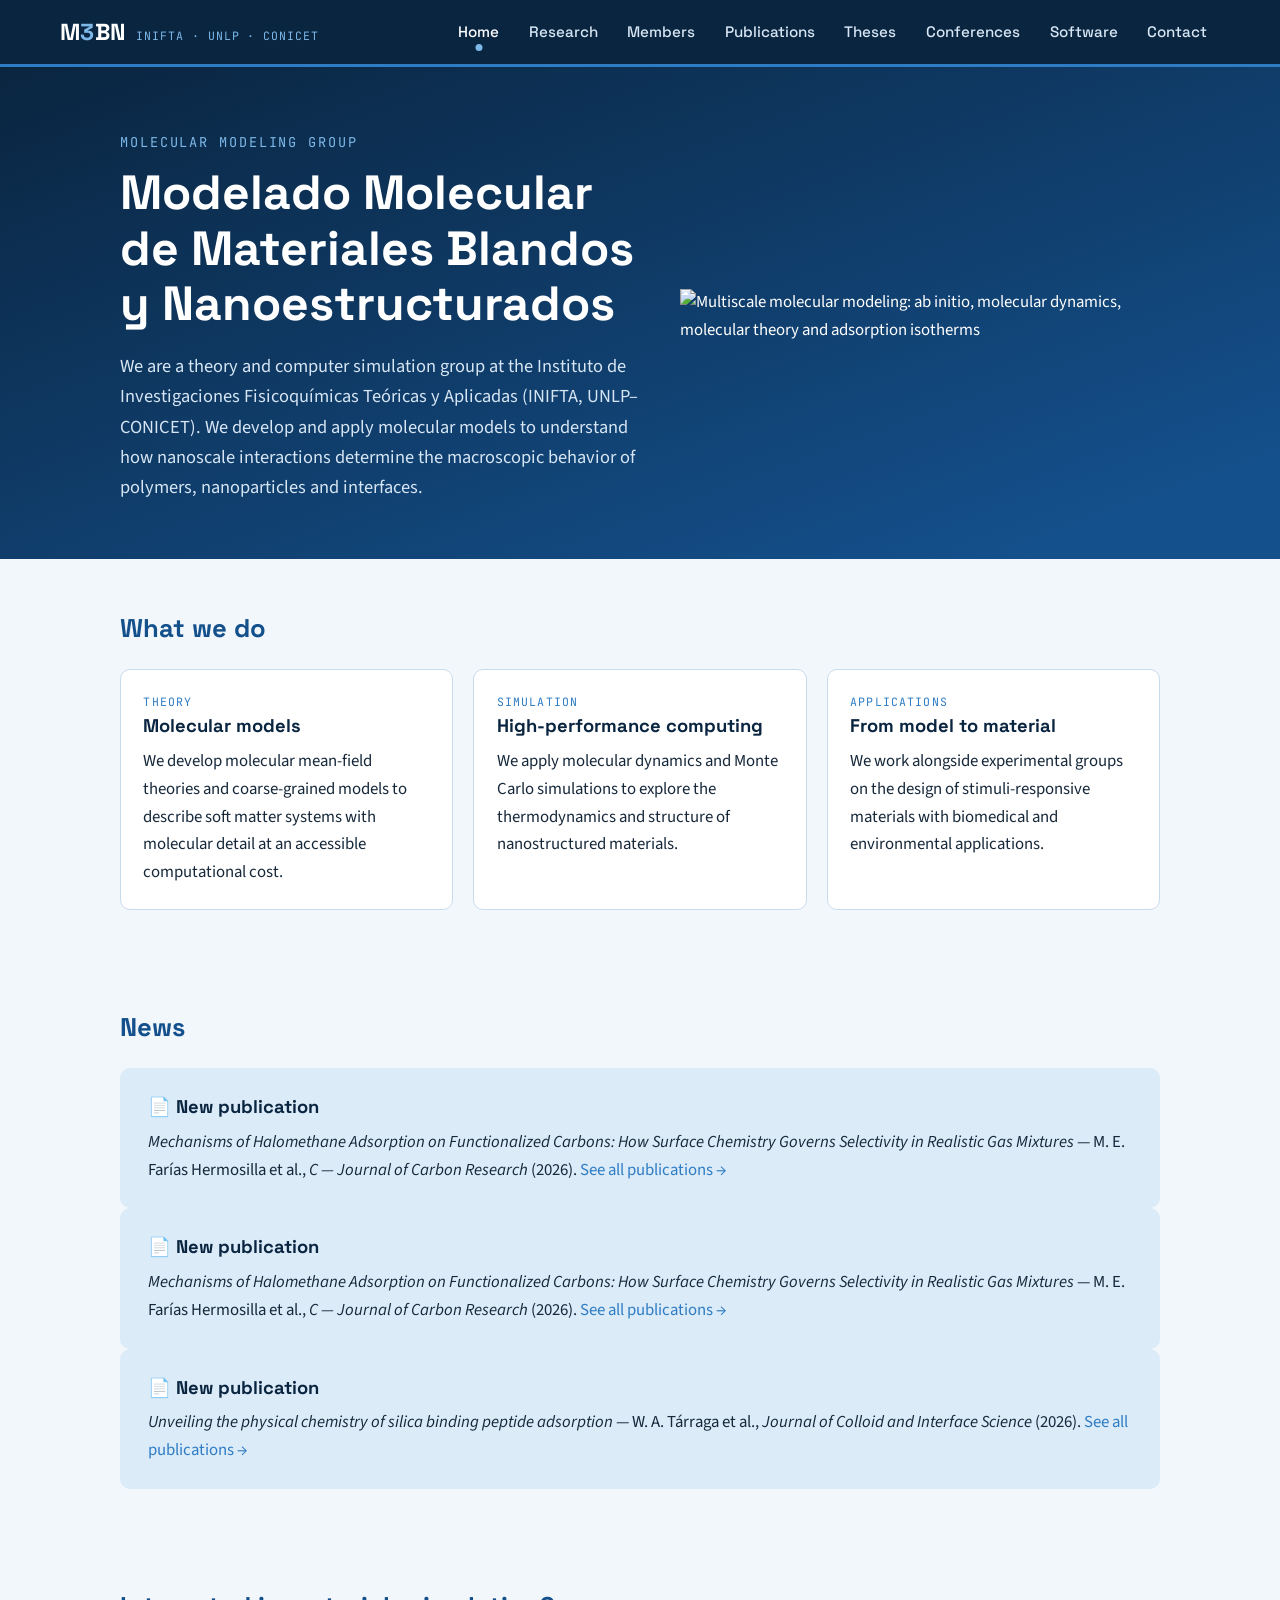
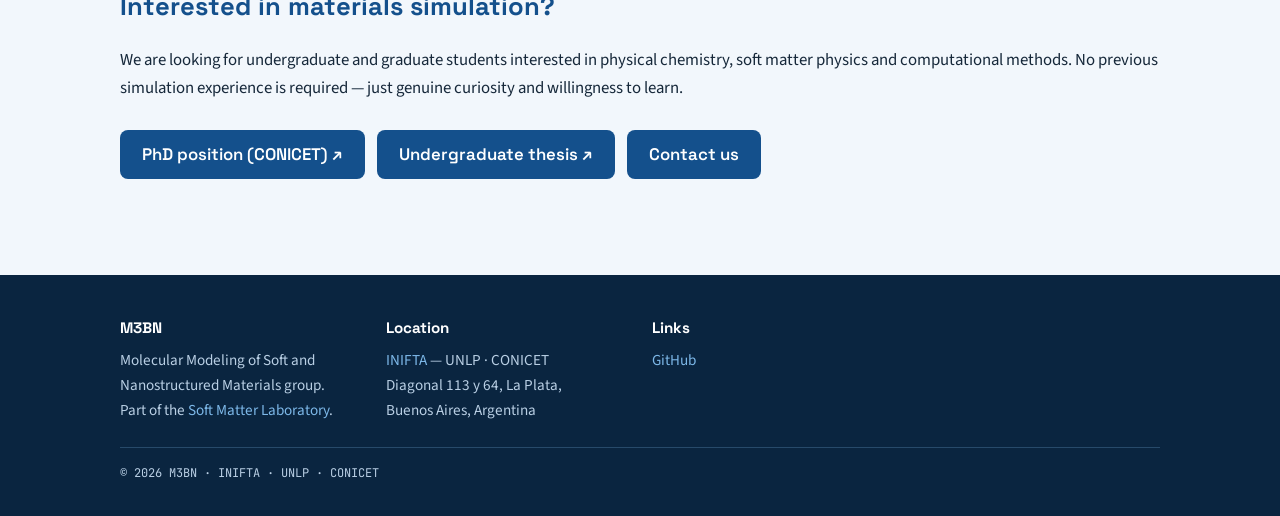
==== index.html @ f3a90465 "Update index.html" ====
<!DOCTYPE html>
<html lang="en">
<head>
  <meta charset="UTF-8">
  <meta name="viewport" content="width=device-width, initial-scale=1.0">
  <title>M3BN · Grupo Modelado Molecular de Materiales Blandos y Nanoestructurados </title>
  <meta name="description" content="Grupo Modelado Molecular de Materiales Blandos y Nanoestructurados (M3BN) — INIFTA, UNLP, CONICET. Theory and simulation of polymers, nanoparticles and interfaces.">
  <!-- 
  <title>M3BN · Molecular Modeling of Soft and Nanostructured Materials</title>
  <meta name="description" content="Molecular Modeling of Soft and Nanostructured Materials group (M3BN) — INIFTA, UNLP, CONICET. Theory and simulation of polymers, nanoparticles and interfaces.">
  -->
  <link rel="stylesheet" href="assets/css/style.css">
</head>
<body>

  <!-- ================= HEADER (identical on every page) ================= -->
  <header class="header">
    <div class="container">
      <a class="brand" href="index.html">
        <span class="acronym">M<span>3</span>BN</span>
        <span class="institute">INIFTA · UNLP · CONICET</span>
      </a>
      <button class="nav-toggle" aria-expanded="false" aria-controls="main-nav">MENU</button>
      <nav class="nav" id="main-nav" aria-label="Main navigation">
        <ul>
          <li><a href="index.html">Home</a></li>
          <li><a href="research.html">Research</a></li>
          <li><a href="members.html">Members</a></li>
          <li><a href="publications.html">Publications</a></li>
          <li><a href="theses.html">Theses</a></li>
          <li><a href="conferences.html">Conferences</a></li>
          <li><a href="software.html">Software</a></li>
          <li><a href="contact.html">Contact</a></li>
        </ul>
      </nav>
    </div>
  </header>

  <!-- ================= HERO ================= -->
  <section class="hero">
    <div class="container">
      <div class="hero-grid">
        <div class="hero-text">
          <p class="eyebrow">Molecular Modeling Group</p>
          <h1>Modelado Molecular de Materiales Blandos y Nanoestructurados</h1>
          <p class="lede">
            We are a theory and computer simulation group at the Instituto de
            Investigaciones Fisicoquímicas Teóricas y Aplicadas (INIFTA, UNLP–CONICET).
            We develop and apply molecular models to understand how nanoscale interactions
            determine the macroscopic behavior of polymers, nanoparticles and interfaces.
          </p>
        </div>
        <div class="hero-image">
          <img src="assets/img/m3bn-hero.png" alt="Multiscale molecular modeling: ab initio, molecular dynamics, molecular theory and adsorption isotherms">
        </div>
      </div>
    </div>
  </section>

  <section class="section">
    <div class="container">
      <h2>What we do</h2>
      <div class="grid">
        <article class="card">
          <p class="tag">Theory</p>
          <h3>Molecular models</h3>
          <p>We develop molecular mean-field theories and coarse-grained models to describe
          soft matter systems with molecular detail at an accessible computational cost.</p>
        </article>
        <article class="card">
          <p class="tag">Simulation</p>
          <h3>High-performance computing</h3>
          <p>We apply molecular dynamics and Monte Carlo simulations to explore the
          thermodynamics and structure of nanostructured materials.</p>
        </article>
        <article class="card">
          <p class="tag">Applications</p>
          <h3>From model to material</h3>
          <p>We work alongside experimental groups on the design of stimuli-responsive
          materials with biomedical and environmental applications.</p>
        </article>
      </div>
    </div>
  </section>

  <!-- EDIT: update this section whenever there is news (new paper, thesis defense, conference) -->
  <section class="section">
    <div class="container">
      <h2>News</h2>
      <div class="panel">        
        <h3>📄 New publication</h3>
        <p>
          <em>Mechanisms of Halomethane Adsorption on Functionalized Carbons: 
            How Surface Chemistry Governs Selectivity in Realistic Gas Mixtures</em>
          — M. E. Farías Hermosilla et al., <em>C — Journal of Carbon Research</em> (2026).
          <a href="publications.html">See all publications →</a>
        </p>
      </div>
      <div class="panel">        
        <h3>📄 New publication</h3>
        <p>
          <em>Mechanisms of Halomethane Adsorption on Functionalized Carbons: 
            How Surface Chemistry Governs Selectivity in Realistic Gas Mixtures</em>
          — M. E. Farías Hermosilla et al., <em>C — Journal of Carbon Research</em> (2026).
          <a href="publications.html">See all publications →</a>
        </p>
      </div>
      <div class="panel">
        <h3>📄 New publication</h3>
        <p>
          <em>Unveiling the physical chemistry of silica binding peptide adsorption</em>
          — W. A. Tárraga et al., <em>Journal of Colloid and Interface Science</em> (2026).
          <a href="publications.html">See all publications →</a>
        </p>
      </div>
    </div>
  </section>

  <section class="section">
    <div class="container">
      <h2>Interested in materials simulation?</h2>
      <p>We are looking for undergraduate and graduate students interested in physical
      chemistry, soft matter physics and computational methods. No previous simulation
      experience is required — just genuine curiosity and willingness to learn.</p>
      <div class="cta-buttons">
        <a class="btn" href="assets/flyers/phd-position-conicet.jpg" target="_blank" rel="noopener">PhD position (CONICET) ↗</a>
        <a class="btn" href="assets/flyers/undergraduate-thesis.jpg" target="_blank" rel="noopener">Undergraduate thesis ↗</a>
        <a class="btn" href="contact.html">Contact us</a>
      </div>
    </div>
  </section>

  <!-- ================= FOOTER (identical on every page) ================= -->
  <footer class="footer">
    <div class="container">
      <div>
        <h4>M3BN</h4>
        <p>Molecular Modeling of Soft and Nanostructured Materials group.</p>
        <p>Part of the <a href="https://softmatter.quimica.unlp.edu.ar/">Soft Matter Laboratory</a>.</p>
      </div>
      <div>
        <h4>Location</h4>
        <p><a href="https://inifta.unlp.edu.ar/">INIFTA</a> — UNLP · CONICET<br>
        Diagonal 113 y 64, La Plata,<br>Buenos Aires, Argentina</p>
      </div>
      <div>
        <h4>Links</h4>
        <p>
          <a href="https://github.com/m3bn">GitHub</a> <!--·
          <a href="">Instagram</a> ·
          <a href="">X</a> --!>
        </p>
      </div>
      <p class="legal">© 2026 M3BN · INIFTA · UNLP · CONICET</p>
    </div>
  </footer>

  <script src="assets/js/main.js"></script>
</body>
</html>
---- assets/css/style.css ----
/* ============================================================
   M3BN — Molecular Modeling of Soft and Nanostructured
   Materials · INIFTA · UNLP · CONICET
   Shared stylesheet for all pages.
   Blue palette based on softmatter.quimica.unlp.edu.ar
   ============================================================ */

@import url('https://fonts.googleapis.com/css2?family=Space+Grotesk:wght@400;500;600;700&family=Source+Sans+3:ital,wght@0,400;0,600;1,400&family=JetBrains+Mono:wght@400;500&display=swap');

:root {
  /* Palette */
  --navy: #0a2540;         /* dark backgrounds: header, footer, hero */
  --blue: #14508c;         /* main institutional color */
  --mid-blue: #2e7cc4;     /* hovers, links */
  --sky: #7db8e8;          /* accents on dark backgrounds */
  --ice: #f2f7fc;          /* page background */
  --panel-blue: #dcebf8;   /* panels and highlighted cards */
  --ink: #16283a;          /* main text */
  --gray-text: #4a5d70;    /* secondary text */
  --white: #ffffff;
  --border: #c9dcee;

  /* Typography */
  --f-display: 'Space Grotesk', sans-serif;
  --f-body: 'Source Sans 3', sans-serif;
  --f-mono: 'JetBrains Mono', monospace;

  --max-width: 1080px;
  --radius: 10px;
}

* { box-sizing: border-box; margin: 0; padding: 0; }

html { scroll-behavior: smooth; }
@media (prefers-reduced-motion: reduce) {
  html { scroll-behavior: auto; }
  *, *::before, *::after { animation: none !important; transition: none !important; }
}

body {
  font-family: var(--f-body);
  font-size: 1.05rem;
  line-height: 1.65;
  color: var(--ink);
  background: var(--ice);
}

img { max-width: 100%; display: block; }

a { color: var(--mid-blue); text-decoration: none; }
a:hover { text-decoration: underline; }
a:focus-visible, button:focus-visible {
  outline: 3px solid var(--mid-blue);
  outline-offset: 2px;
  border-radius: 4px;
}

.container { max-width: var(--max-width); margin: 0 auto; padding: 0 1.25rem; }

/* ---------- Header and navigation ---------- */

.header {
  background: var(--navy);
  color: var(--white);
  position: sticky;
  top: 0;
  z-index: 50;
  border-bottom: 3px solid var(--mid-blue);
}

.header .container {
  display: flex;
  align-items: center;
  justify-content: space-between;
  gap: 1rem;
  min-height: 64px;
}

.brand {
  display: flex;
  align-items: baseline;
  gap: 0.6rem;
  color: var(--white);
  text-decoration: none;
}
.brand:hover { text-decoration: none; }

.brand .acronym {
  font-family: var(--f-display);
  font-weight: 700;
  font-size: 1.45rem;
  letter-spacing: 0.02em;
}
.brand .acronym span { color: var(--sky); }

.brand .institute {
  font-family: var(--f-mono);
  font-size: 0.72rem;
  color: var(--sky);
  letter-spacing: 0.08em;
}

.nav ul {
  display: flex;
  gap: 0.25rem;
  list-style: none;
}

.nav a {
  display: block;
  padding: 0.55rem 0.8rem;
  color: #d7e6f4;
  font-family: var(--f-display);
  font-weight: 500;
  font-size: 0.95rem;
  border-radius: 6px;
}
.nav a:hover { background: rgba(125, 184, 232, 0.15); text-decoration: none; color: var(--white); }

/* Active page: a sky-blue "bead" under the tab name */
.nav a.active {
  color: var(--white);
  position: relative;
}
.nav a.active::after {
  content: '';
  position: absolute;
  left: 50%;
  bottom: 2px;
  transform: translateX(-50%);
  width: 7px;
  height: 7px;
  border-radius: 50%;
  background: var(--sky);
}

.nav-toggle {
  display: none;
  background: none;
  border: 2px solid var(--sky);
  color: var(--sky);
  font-family: var(--f-mono);
  font-size: 0.85rem;
  padding: 0.35rem 0.7rem;
  border-radius: 6px;
  cursor: pointer;
}

/* ---------- Hero (home page) ---------- */

.hero {
  background: linear-gradient(160deg, var(--navy) 0%, var(--blue) 90%);
  color: var(--white);
  padding: 4rem 0 3.5rem;
  overflow: hidden;
}

.hero h1 {
  font-family: var(--f-display);
  font-weight: 700;
  font-size: clamp(1.9rem, 4.5vw, 3rem);
  line-height: 1.15;
  max-width: 50ch;
  margin: 0.75rem 0 1.25rem;
}

.hero .eyebrow {
  font-family: var(--f-mono);
  font-size: 0.85rem;
  letter-spacing: 0.14em;
  text-transform: uppercase;
  color: var(--sky);
}

.hero p.lede {
  max-width: 58ch;
  font-size: 1.15rem;
  color: #d7e6f4;
}

.hero .chain { margin-top: 2.5rem; opacity: 0.9; }

/* ---------- Hero two-column layout (text + image) ---------- */

.hero .hero-grid {
  display: grid;
  grid-template-columns: 1.4fr 1fr;
  gap: 2.5rem;
  align-items: center;
}

.hero .hero-image img {
  width: 100%;
   min-width: 480px;
  height: auto;
}

/* Stack on narrower screens */
@media (max-width: 860px) {
  .hero .hero-grid {
    grid-template-columns: 1fr;
    gap: 1.5rem;
  }
  .hero .hero-image {
    order: -1;           /* image on top when stacked */
    margin-right: 0;     
  }
  .hero .hero-image img {
    min-width: 0;        
  }
}

/* Call-to-action button row */
.cta-buttons {
  display: flex;
  gap: 0.75rem;
  flex-wrap: wrap;
  margin-top: 1rem;
}

/* ---------- Inner page headers ---------- */

.page-header {
  background: var(--navy);
  color: var(--white);
  padding: 2.5rem 0 2rem;
}
.page-header h1 {
  font-family: var(--f-display);
  font-size: clamp(1.6rem, 3.5vw, 2.4rem);
  margin-top: 0.4rem;
}
.page-header .eyebrow {
  font-family: var(--f-mono);
  font-size: 0.8rem;
  letter-spacing: 0.14em;
  text-transform: uppercase;
  color: var(--sky);
}

/* ---------- Sections ---------- */

.section { padding: 3rem 0; }

.section h2 {
  font-family: var(--f-display);
  font-size: 1.6rem;
  color: var(--blue);
  margin-bottom: 1.25rem;
}

.section h3 {
  font-family: var(--f-display);
  font-size: 1.15rem;
  color: var(--navy);
  margin-bottom: 0.4rem;
}

.section p + p { margin-top: 0.9rem; }

/* ---------- Generic cards ---------- */

.grid {
  display: grid;
  gap: 1.25rem;
  grid-template-columns: repeat(auto-fill, minmax(280px, 1fr));
}

.card {
  background: var(--white);
  border: 1px solid var(--border);
  border-radius: var(--radius);
  padding: 1.4rem;
  transition: transform 0.15s ease, box-shadow 0.15s ease;
}
.card:hover {
  transform: translateY(-3px);
  box-shadow: 0 8px 20px rgba(10, 37, 64, 0.10);
}

.card .tag {
  font-family: var(--f-mono);
  font-size: 0.72rem;
  letter-spacing: 0.1em;
  text-transform: uppercase;
  color: var(--mid-blue);
}

.card .toc-figure {
  border-radius: 6px;
  border: 1px solid var(--border);
  margin-bottom: 0.9rem;
  background: var(--white);
}

/* ---------- Members ---------- */

.member { text-align: left; }

.member .photo {
  width: 110px;
  height: 110px;
  border-radius: 50%;
  object-fit: cover;
  border: 3px solid var(--panel-blue);
  margin-bottom: 0.9rem;
  background: var(--panel-blue);
}

.member .role {
  font-family: var(--f-mono);
  font-size: 0.78rem;
  color: var(--gray-text);
  margin-bottom: 0.5rem;
}

.member .links {
  margin-top: 0.6rem;
  display: flex;
  flex-wrap: wrap;
  gap: 0.5rem;
}
.member .links a {
  font-family: var(--f-mono);
  font-size: 0.75rem;
  border: 1px solid var(--border);
  border-radius: 999px;
  padding: 0.15rem 0.6rem;
}
.member .links a:hover { background: var(--panel-blue); text-decoration: none; }

/* ---------- Alumni ---------- */

.alumnus { padding: 0.6rem 0; }
.alumnus + .alumnus { border-top: 1px solid var(--border); }
.alumnus p { margin-bottom: 0.5rem; }

/* Chips de links en alumni: mismo estilo que en member */
.alumnus .links {
  display: flex;
  flex-wrap: wrap;
  gap: 0.5rem;
}
.alumnus .links a {
  font-family: var(--f-mono);
  font-size: 0.75rem;
  border: 1px solid var(--border);
  border-radius: 999px;
  padding: 0.15rem 0.6rem;
  background: var(--white);
}
.alumnus .links a:hover { background: var(--panel-blue); text-decoration: none; }

/* ---------- Publications and conferences ---------- */

.year {
  font-family: var(--f-display);
  font-size: 1.35rem;
  color: var(--blue);
  border-bottom: 2px solid var(--border);
  padding-bottom: 0.3rem;
  margin: 2rem 0 1rem;
}
.year:first-of-type { margin-top: 0; }

.publication {
  background: var(--white);
  border-left: 4px solid var(--mid-blue);
  border-radius: 0 var(--radius) var(--radius) 0;
  padding: 1rem 1.25rem;
  margin-bottom: 0.9rem;
}

/* Layout with a TOC figure beside the reference */
.publication.with-toc {
  display: grid;
  grid-template-columns: 300px 1fr;
  gap: 1.5rem;
  align-items: center;
}
.publication .toc {
  width: 300px;
  /* border: 1px solid var(--border); */
  /* border-radius: 6px; */
  background: var(--white);
  /* box-shadow: 0 1px 4px rgba(10, 37, 64, 0.12); */
}
@media (max-width: 560px) {
  .publication.with-toc { grid-template-columns: 1fr; }
  .publication .toc { width: 100%; max-width: 320px; }
}

.publication .title { font-weight: 600; }
.publication .authors { color: var(--gray-text); font-size: 0.95rem; }
.publication .venue { font-style: italic; font-size: 0.95rem; }
.publication .doi {
  font-family: var(--f-mono);
  font-size: 0.8rem;
}

.publication.poster { border-left-color: var(--sky); }

/* ---------- Highlighted blocks ---------- */

.panel {
  background: var(--panel-blue);
  border-radius: var(--radius);
  padding: 1.5rem 1.75rem;
}

.btn {
  display: inline-block;
  background: var(--blue);
  color: var(--white);
  font-family: var(--f-display);
  font-weight: 600;
  padding: 0.65rem 1.4rem;
  border-radius: 8px;
  margin-top: 0.75rem;
}
.btn:hover { background: var(--mid-blue); text-decoration: none; }

/* ---------- Footer ---------- */

.footer {
  background: var(--navy);
  color: #b9cfe4;
  padding: 2.5rem 0 2rem;
  margin-top: 3rem;
  font-size: 0.95rem;
}

.footer .container {
  display: grid;
  gap: 1.5rem;
  grid-template-columns: repeat(auto-fit, minmax(240px, 1fr));
}

.footer h4 {
  font-family: var(--f-display);
  color: var(--white);
  margin-bottom: 0.5rem;
}

.footer a { color: var(--sky); }

.footer .legal {
  grid-column: 1 / -1;
  border-top: 1px solid rgba(125, 184, 232, 0.25);
  padding-top: 1rem;
  font-family: var(--f-mono);
  font-size: 0.75rem;
}

/* ---------- Responsive ---------- */

@media (max-width: 820px) {
  .nav-toggle { display: block; }

  .nav {
    display: none;
    position: absolute;
    top: 100%;
    left: 0;
    right: 0;
    background: var(--navy);
    border-bottom: 3px solid var(--mid-blue);
    padding: 0.5rem 1rem 1rem;
  }
  .nav.open { display: block; }
  .nav ul { flex-direction: column; }
}

/* ---------- Brand fix: keep "INIFTA · UNLP · CONICET" on one line ---------- */

/* The brand must not shrink when the nav needs room, and its
   institute line must never wrap to a second row. */
.brand { flex-shrink: 0; }
.brand .institute { white-space: nowrap; }

/* Let the header bar use more width than the page content,
   so the 8-item menu has room to breathe on wide screens. */
.header .container { max-width: 1200px; }

/* ---------- Conference venue cards (grouped by event) ---------- */

.venue-card {
  background: var(--white);
  border: 1px solid var(--border);
  border-radius: 12px;
  padding: 1.25rem 1.5rem;
  margin-bottom: 1rem;
  display: grid;
  grid-template-columns: 120px 1fr;
  gap: 1.5rem;
  align-items: start;
}

/* Left column: logo + optional abstract-book link */
.venue-card .venue-logo { text-align: center; }
.venue-card .venue-logo img {
  width: 110px;
  /* border-radius: 8px; */
}
/* Text fallback for events without a logo image */
.venue-card .venue-logo .logo-text {
  width: 110px;
  height: 70px;
  border-radius: 8px;
  background: var(--panel-blue);
  color: var(--blue);
  font-family: var(--f-display);
  font-weight: 600;
  font-size: 1.25rem;
  letter-spacing: 0.03em;
  display: flex;
  align-items: center;
  justify-content: center;
  margin: 0 auto;
}
.venue-card .venue-logo a {
  font-family: var(--f-mono);
  font-size: 0.72rem;
  display: inline-block;
  margin-top: 0.5rem;
}

/* Right column: event header + list of presentations */
.venue-card .venue-name {
  font-family: var(--f-display);
  font-size: 1.05rem;
  color: var(--navy);
  margin-bottom: 0.15rem;
}
.venue-card .venue-meta {
  font-family: var(--f-mono);
  font-size: 0.75rem;
  color: var(--gray-text);
  margin-bottom: 0.9rem;
}

/* Each presentation within a venue */
.venue-card .pres {
  border-left: 3px solid var(--mid-blue);   /* talk = blue */
  padding-left: 0.85rem;
  margin-bottom: 0.85rem;
  border-radius: 0;
}
.venue-card .pres:last-child { margin-bottom: 0; }
.venue-card .pres.poster { border-left-color: var(--sky); }  /* poster = sky */

.venue-card .pres .kind {
  font-family: var(--f-mono);
  font-size: 0.65rem;
  letter-spacing: 0.1em;
  color: var(--mid-blue);
}
.venue-card .pres.poster .kind { color: var(--blue); }

.venue-card .pres .pres-title {
  font-size: 0.95rem;
  color: var(--ink);
  margin: 0.1rem 0 0.05rem;
}
.venue-card .pres .pres-authors {
  font-size: 0.85rem;
  color: var(--gray-text);
}
.venue-card .pres .pres-authors strong { color: var(--blue); }

.venue-card .pres .award {
  font-size: 0.8rem;
  color: var(--mid-blue);
  margin-top: 0.15rem;
}

.venue-card .pres .pres-link {
  font-family: var(--f-mono);
  font-size: 0.75rem;
  margin-top: 0.2rem;
}

/* Top row of each presentation: kind chip on the left, link on the right */
.venue-card .pres .pres-top {
  display: flex;
  justify-content: space-between;
  align-items: baseline;
  gap: 0.75rem;
}
.venue-card .pres .pres-top .pres-link {
  font-family: var(--f-mono);
  font-size: 0.72rem;
  white-space: nowrap;
}

/* Stack on mobile */
@media (max-width: 560px) {
  .venue-card { grid-template-columns: 1fr; gap: 1rem; }
  .venue-card .venue-logo .logo-text,
  .venue-card .venue-logo img { margin: 0 auto; }
}

html, body {
  overflow-x: hidden;
  max-width: 100%;
}
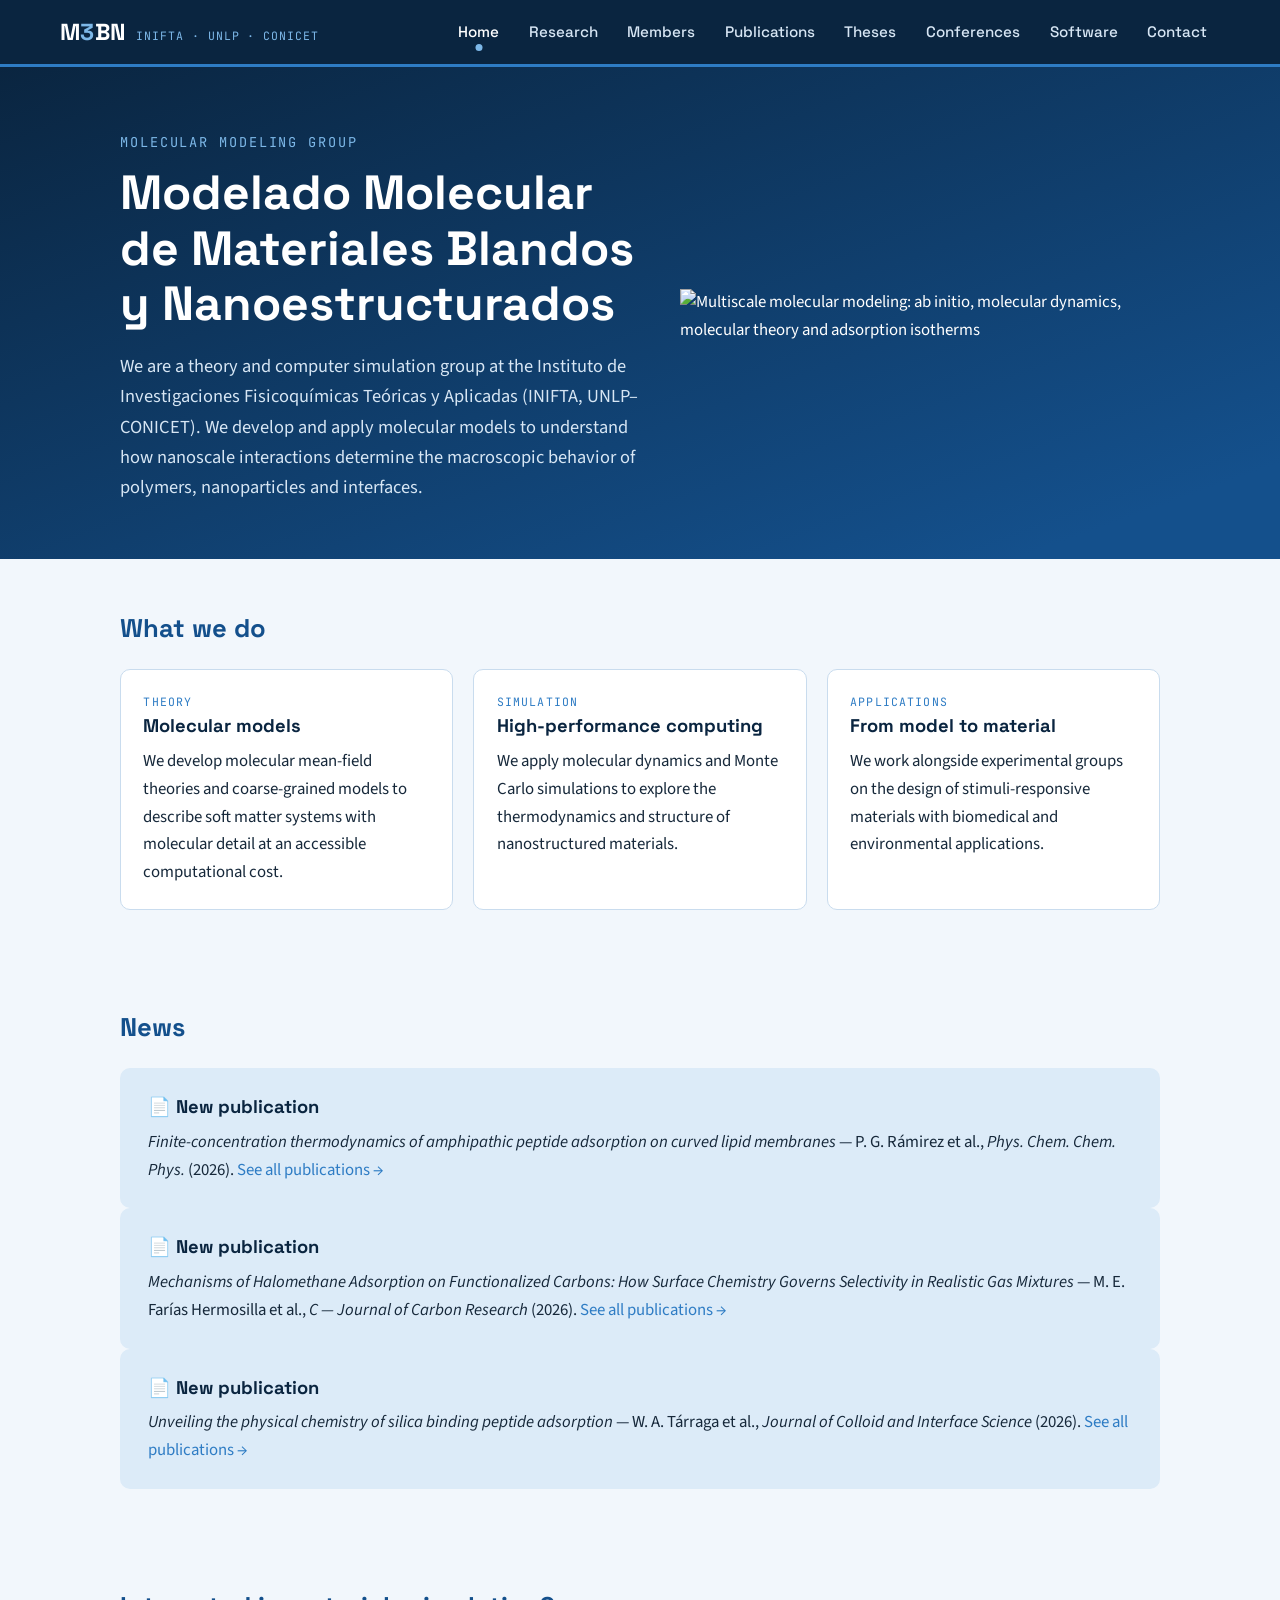
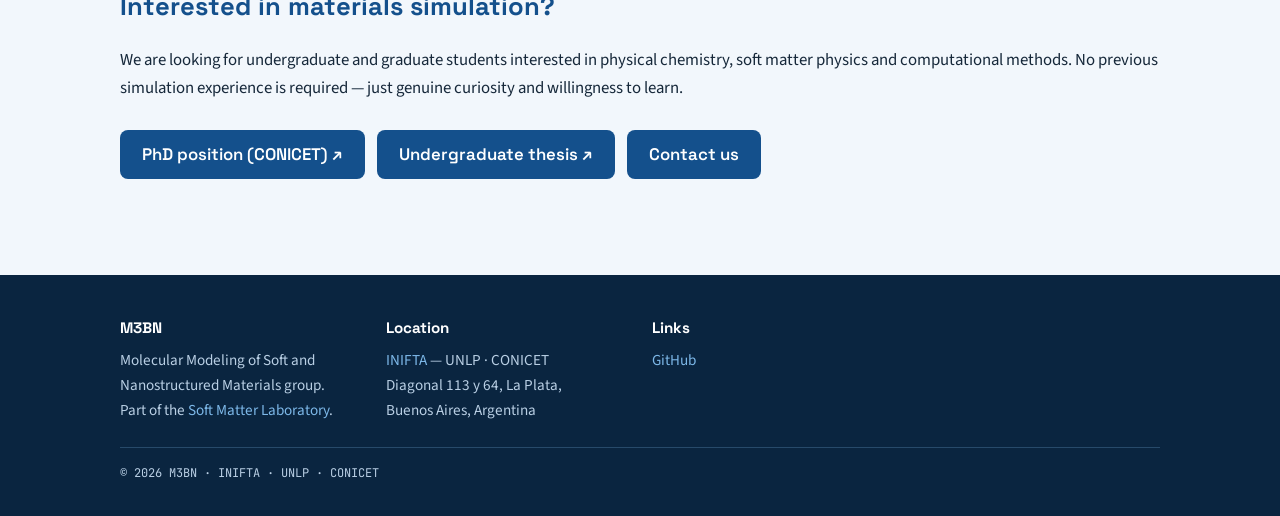
==== commit 6ab1484a: "Update index.html" ====
--- a/index.html
+++ b/index.html
@@ -90,9 +90,8 @@
       <div class="panel">        
         <h3>📄 New publication</h3>
         <p>
-          <em>Mechanisms of Halomethane Adsorption on Functionalized Carbons: 
-            How Surface Chemistry Governs Selectivity in Realistic Gas Mixtures</em>
-          — M. E. Farías Hermosilla et al., <em>C — Journal of Carbon Research</em> (2026).
+          <em>Finite-concentration thermodynamics of amphipathic peptide adsorption on curved lipid membranes</em>
+          — P. G. Rámirez et al., <em>Phys. Chem. Chem. Phys.</em> (2026).
           <a href="publications.html">See all publications →</a>
         </p>
       </div>
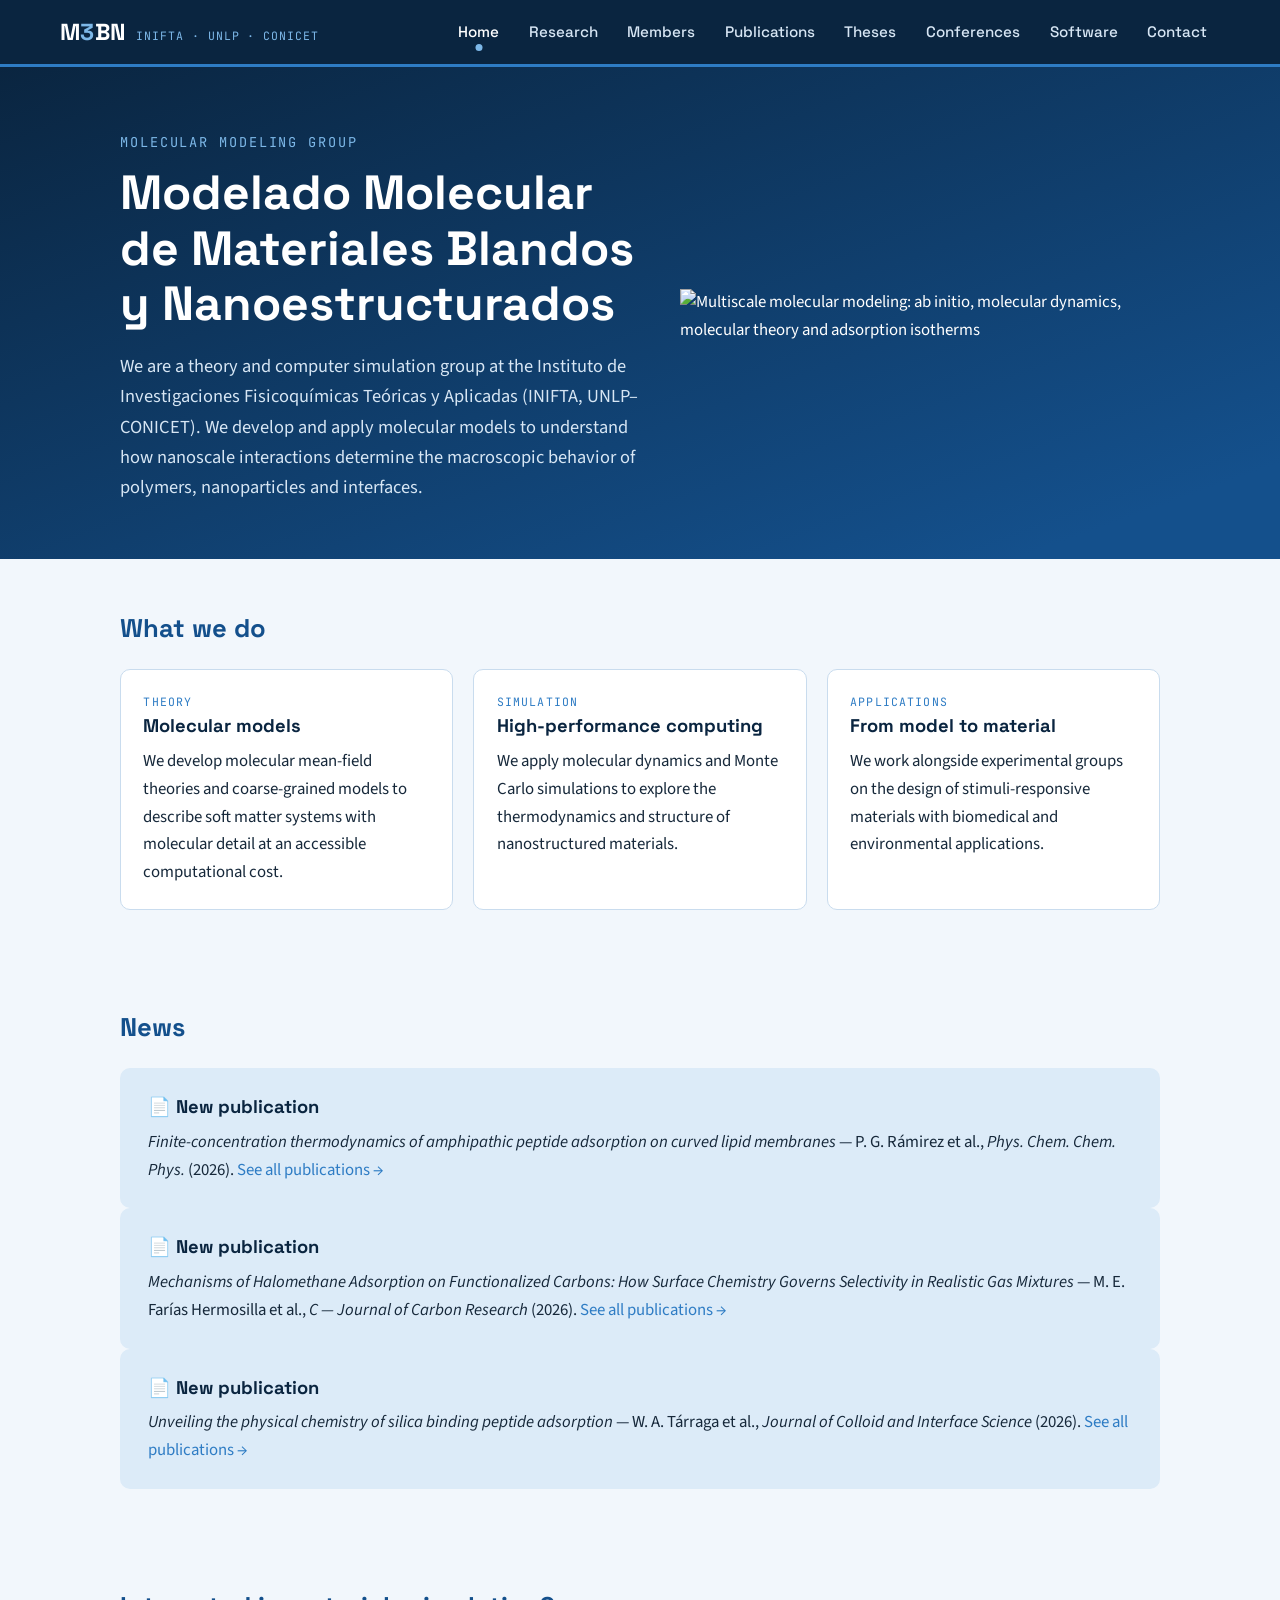
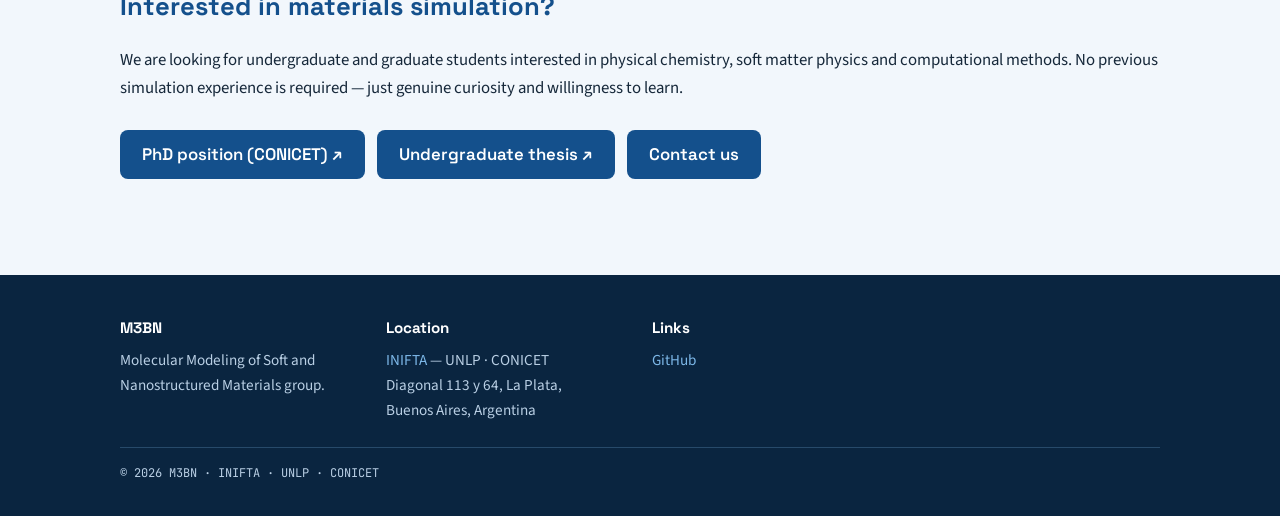
==== commit 97d79721: "Update index.html" ====
--- a/index.html
+++ b/index.html
@@ -135,7 +135,7 @@
       <div>
         <h4>M3BN</h4>
         <p>Molecular Modeling of Soft and Nanostructured Materials group.</p>
-        <p>Part of the <a href="https://softmatter.quimica.unlp.edu.ar/">Soft Matter Laboratory</a>.</p>
+        <!-- <p>Part of the <a href="https://softmatter.quimica.unlp.edu.ar/">Soft Matter Laboratory</a>.</p> --!>
       </div>
       <div>
         <h4>Location</h4>
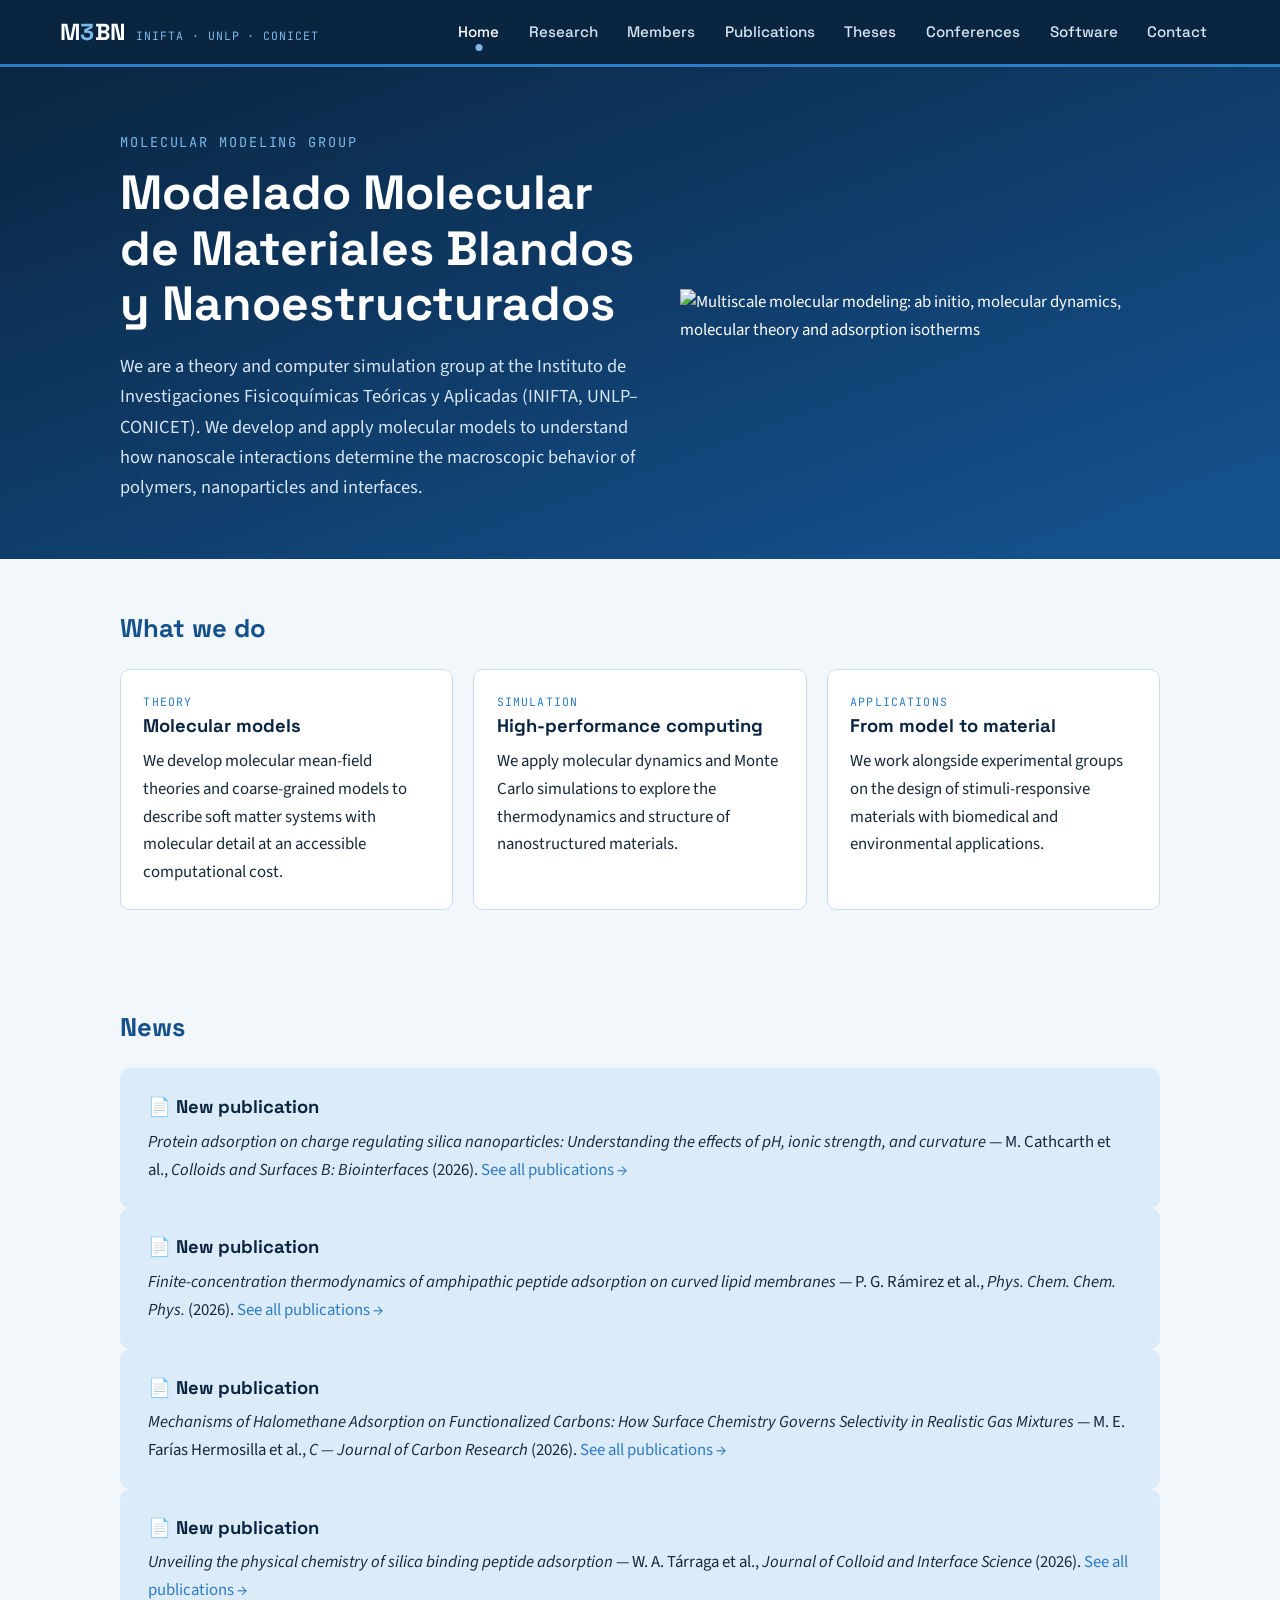
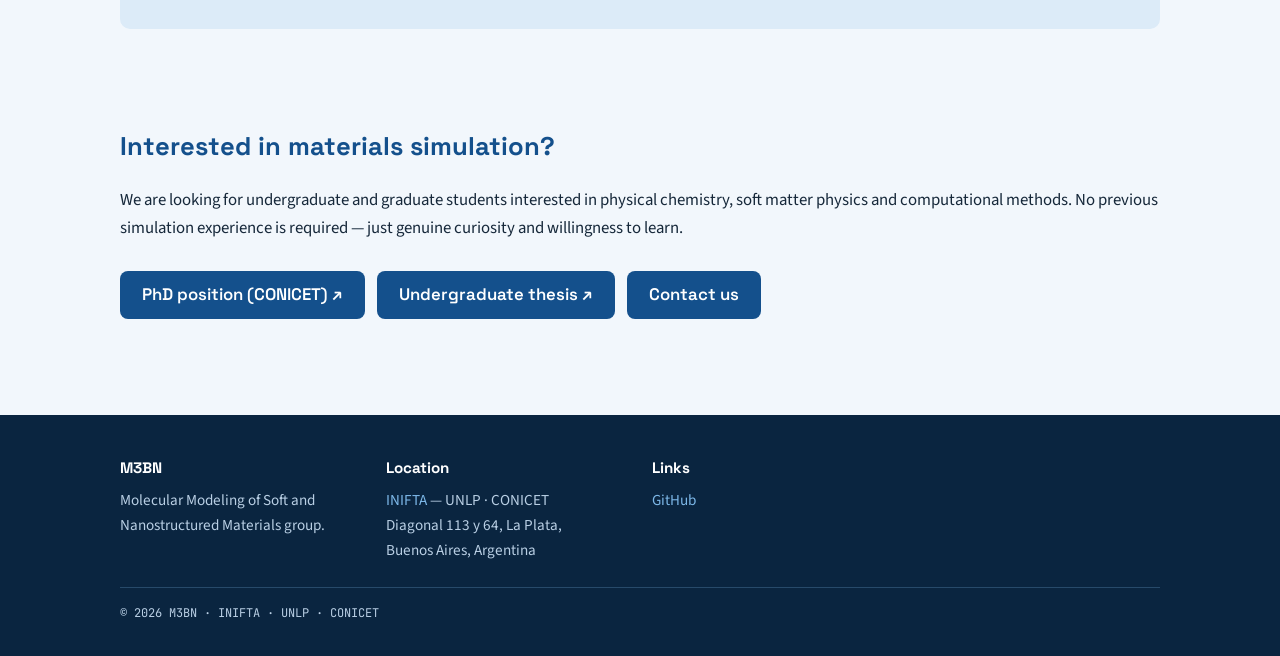
==== commit d56204ec: "Update index.html" ====
--- a/index.html
+++ b/index.html
@@ -87,6 +87,14 @@
   <section class="section">
     <div class="container">
       <h2>News</h2>
+      <div class="panel">
+        <h3>📄 New publication</h3>
+        <p>
+          <em>Protein adsorption on charge regulating silica nanoparticles: Understanding the effects of pH, ionic strength, and curvature</em>
+          — M. Cathcarth et al., <em>Colloids and Surfaces B: Biointerfaces</em> (2026).
+          <a href="publications.html">See all publications →</a>
+        </p>
+      </div>
       <div class="panel">        
         <h3>📄 New publication</h3>
         <p>
@@ -135,7 +143,7 @@
       <div>
         <h4>M3BN</h4>
         <p>Molecular Modeling of Soft and Nanostructured Materials group.</p>
-        <!-- <p>Part of the <a href="https://softmatter.quimica.unlp.edu.ar/">Soft Matter Laboratory</a>.</p> --!>
+        <!-- <p>Part of the <a href="https://softmatter.quimica.unlp.edu.ar/">Soft Matter Laboratory</a>.</p> -->
       </div>
       <div>
         <h4>Location</h4>
@@ -147,7 +155,7 @@
         <p>
           <a href="https://github.com/m3bn">GitHub</a> <!--·
           <a href="">Instagram</a> ·
-          <a href="">X</a> --!>
+          <a href="">X</a> -->
         </p>
       </div>
       <p class="legal">© 2026 M3BN · INIFTA · UNLP · CONICET</p>
--- a/assets/css/style.css
+++ b/assets/css/style.css
@@ -604,3 +604,40 @@
   overflow-x: hidden;
   max-width: 100%;
 }
+
+/* The hidden CV box */
+.resume-content {
+  max-height: 0;
+  overflow: hidden;
+  opacity: 0;
+  transition: max-height 0.4s ease-in-out, opacity 0.3s ease-in-out, padding 0.3s ease-in-out;
+  padding: 0 0.5rem;
+  margin-top: 0;
+  background-color: #f9f9f9;
+  border-radius: 6px;
+  font-size: 0.95rem;
+  line-height: 1.5;
+}
+
+/* The expanded state */
+.resume-content.resume-open {
+  max-height: 600px; /* Set a large enough value for your CV text */
+  opacity: 1;
+  padding: 1rem 0.5rem;
+  margin-top: 0.75rem;
+  border-top: 1px solid #e0e0e0;
+}
+
+/* Style the Resume link to look clickable */
+.resume-toggle {
+  cursor: pointer;
+  font-weight: 500;
+  color: #0066cc;
+  text-decoration: none;
+  border: none;
+  background: none;
+  padding: 0;
+}
+.resume-toggle:hover {
+  text-decoration: underline;
+}
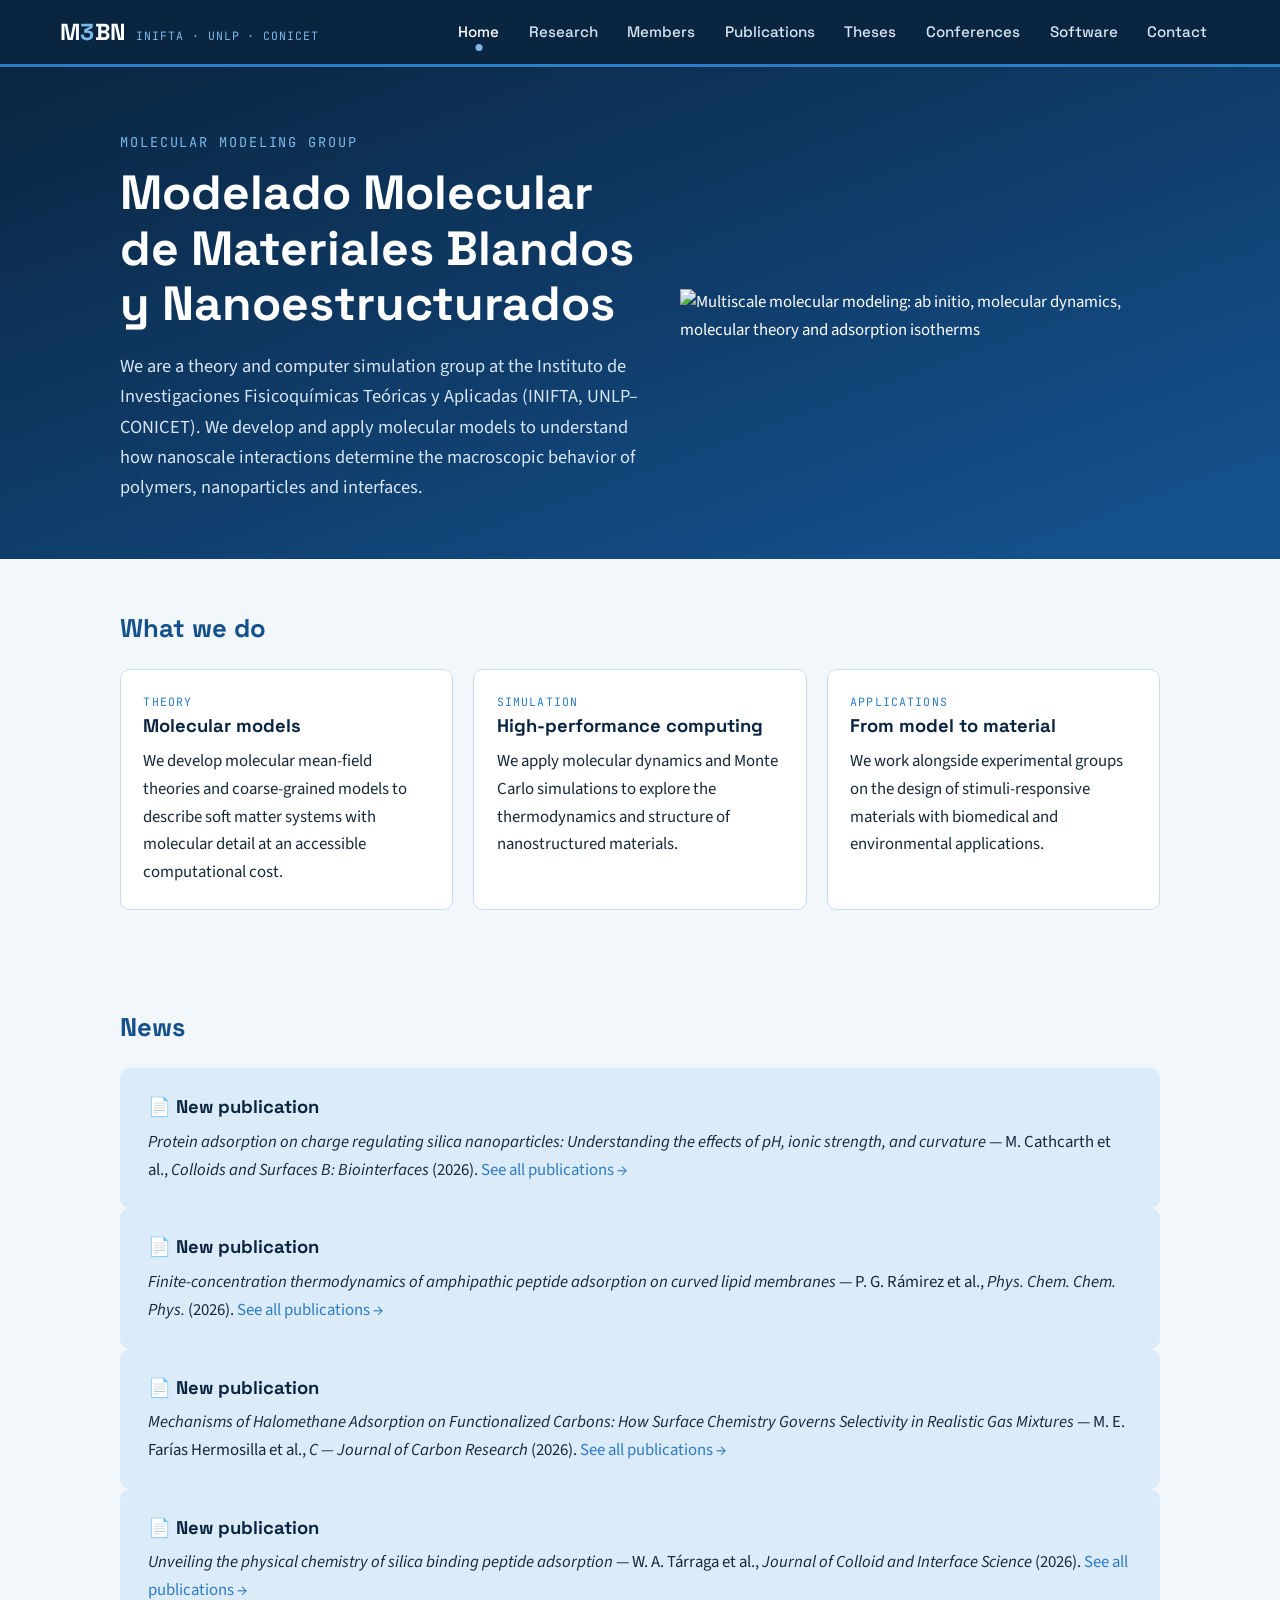
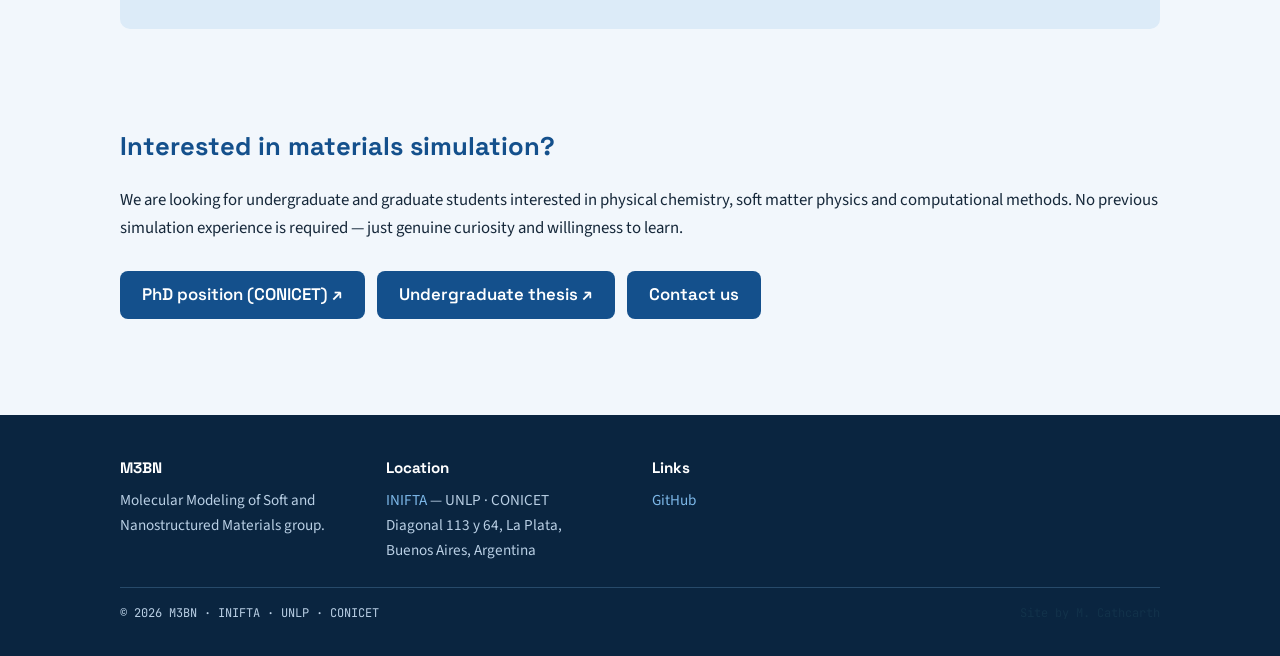
==== commit 72d9b7de: "Update index.html" ====
--- a/index.html
+++ b/index.html
@@ -158,7 +158,11 @@
           <a href="">X</a> -->
         </p>
       </div>
-      <p class="legal">© 2026 M3BN · INIFTA · UNLP · CONICET</p>
+      <!-- <p class="legal">© 2026 M3BN · INIFTA · UNLP · CONICET</p> -->
+      <p class="legal" style="display:flex; justify-content:space-between; flex-wrap:wrap; gap:0.5rem;">
+        <span>© 2026 M3BN · INIFTA · UNLP · CONICET</span>
+        <span style="color:#12324a;">Site by M. Cathcarth</span>
+      </p>
     </div>
   </footer>
 
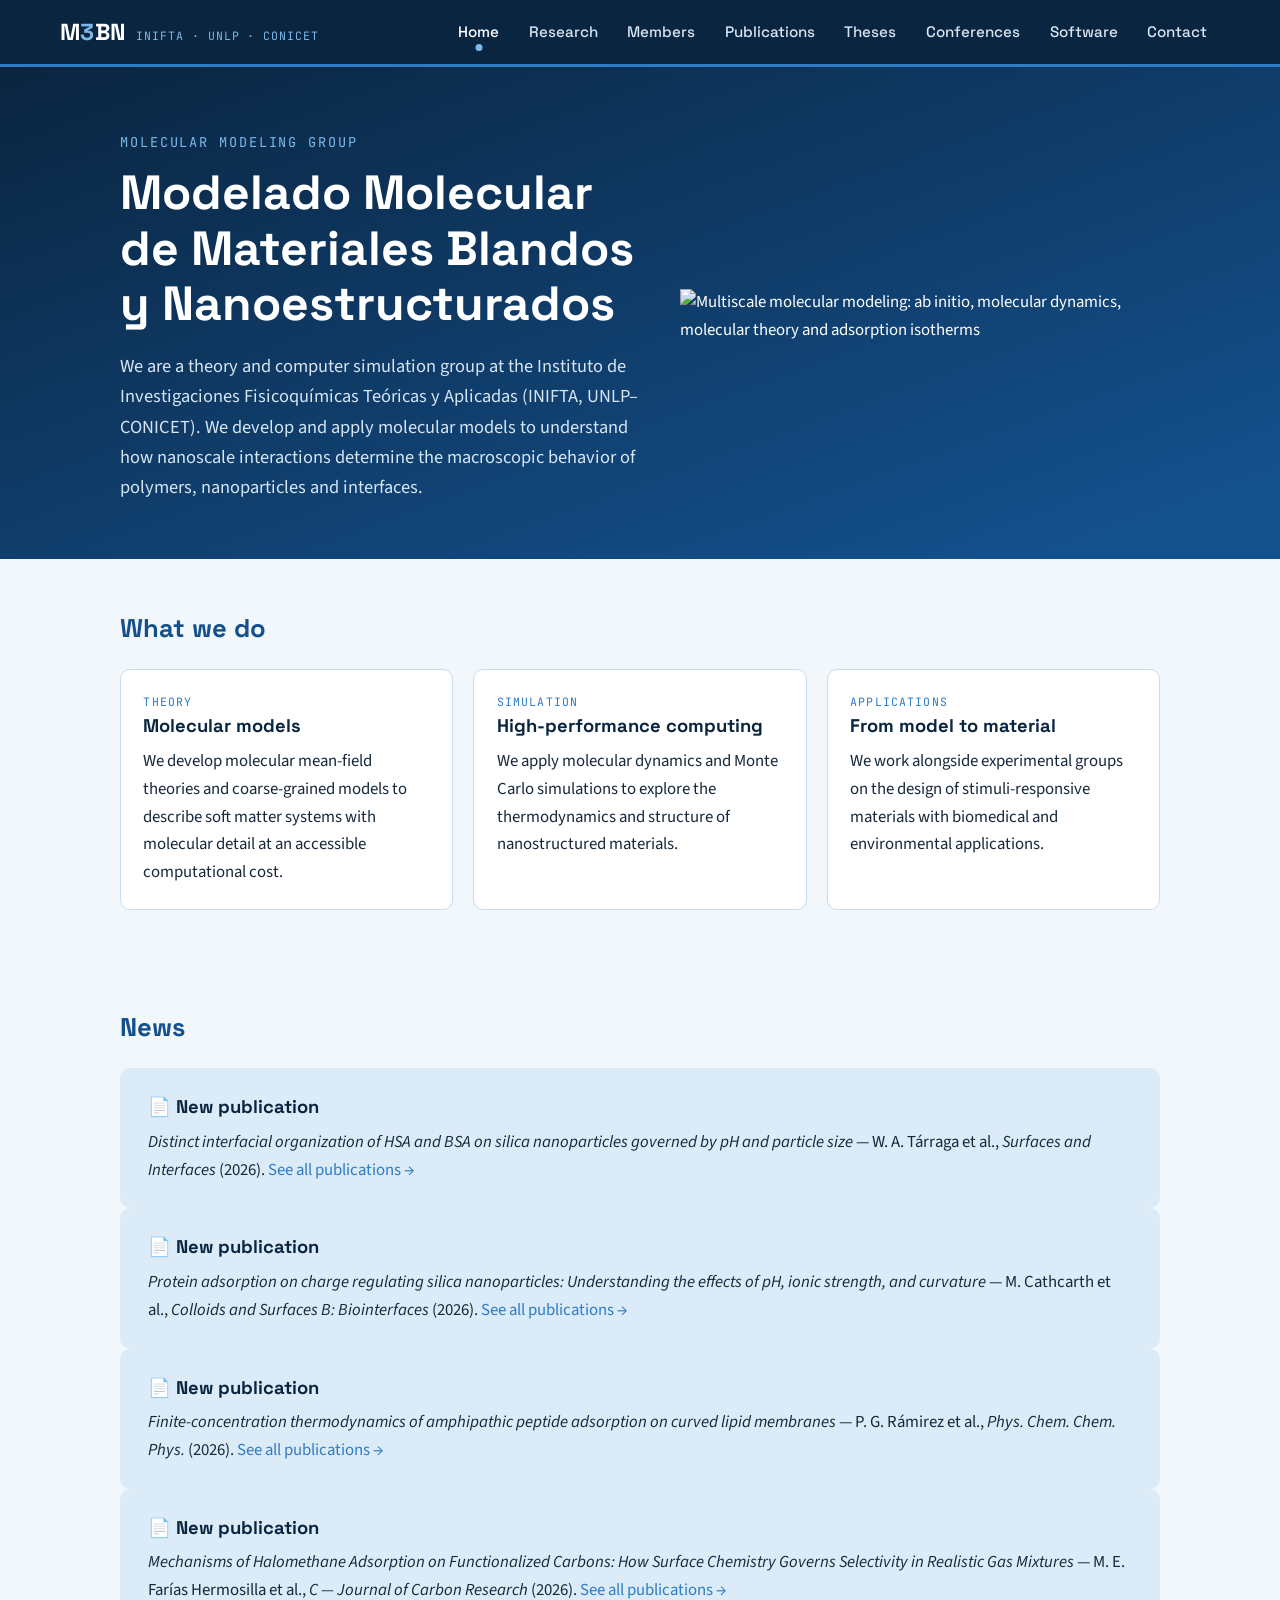
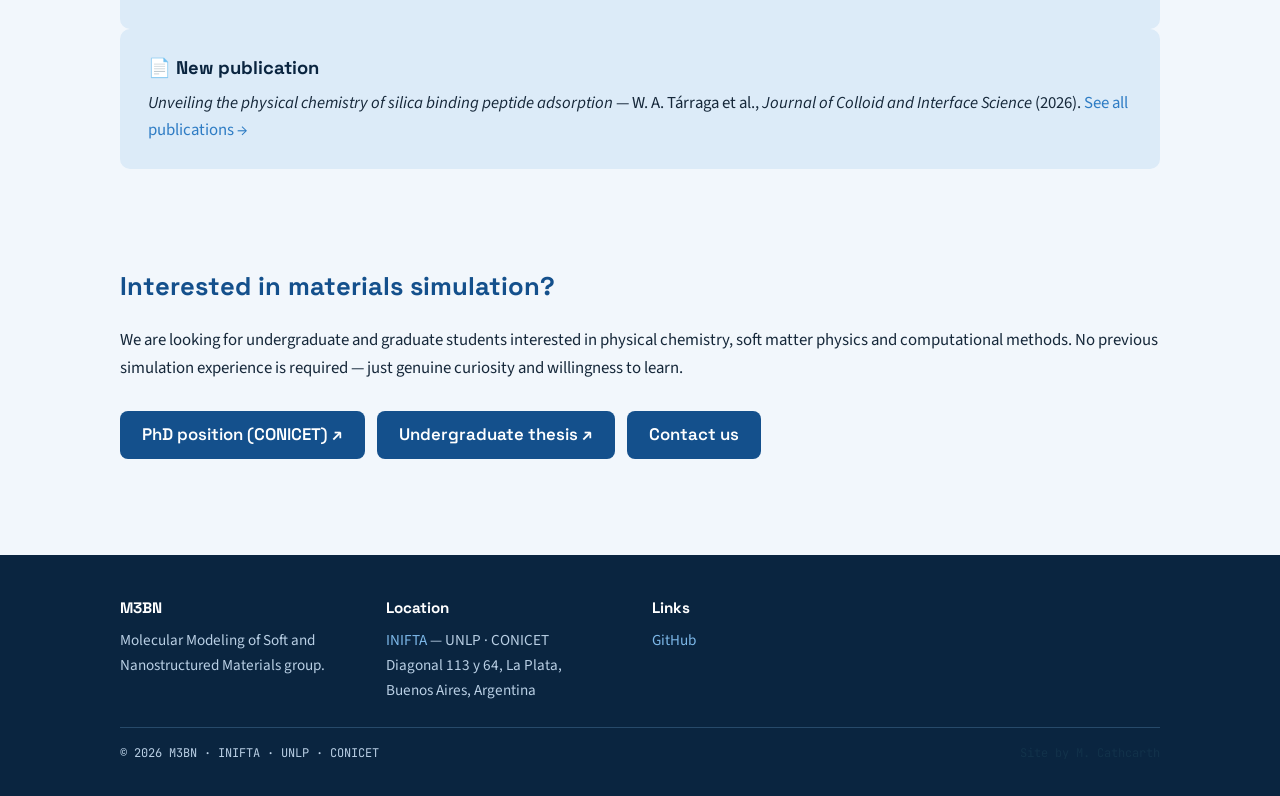
==== commit 7e369dd6: "Update index.html" ====
--- a/index.html
+++ b/index.html
@@ -90,6 +90,14 @@
       <div class="panel">
         <h3>📄 New publication</h3>
         <p>
+          <em>Distinct interfacial organization of HSA and BSA on silica nanoparticles governed by pH and particle size</em>
+          — W. A. Tárraga et al., <em>Surfaces and Interfaces</em> (2026).
+          <a href="publications.html">See all publications →</a>
+        </p>
+      </div>
+      <div class="panel">
+        <h3>📄 New publication</h3>
+        <p>
           <em>Protein adsorption on charge regulating silica nanoparticles: Understanding the effects of pH, ionic strength, and curvature</em>
           — M. Cathcarth et al., <em>Colloids and Surfaces B: Biointerfaces</em> (2026).
           <a href="publications.html">See all publications →</a>
--- a/assets/css/style.css
+++ b/assets/css/style.css
@@ -641,3 +641,30 @@
 .resume-toggle:hover {
   text-decoration: underline;
 }
+
+/* Hidden elements must stay hidden even when they have a display rule */
+[hidden] { display: none !important; }
+
+/* Notice shown only when publications are filtered by research line */
+.filter-notice {
+  background: var(--panel-blue);
+  border-radius: var(--radius);
+  padding: 0.75rem 1.1rem;
+  margin-bottom: 1.5rem;
+  font-size: 0.95rem;
+}
+
+/* Research line cards that link to their publications */
+.card.line-card { position: relative; }
+.card .card-link {
+  display: inline-block;
+  margin-top: 0.75rem;
+  font-family: var(--f-mono);
+  font-size: 0.78rem;
+}
+/* Stretch the link over the whole card so it is all clickable */
+.card .card-link::after {
+  content: '';
+  position: absolute;
+  inset: 0;
+}
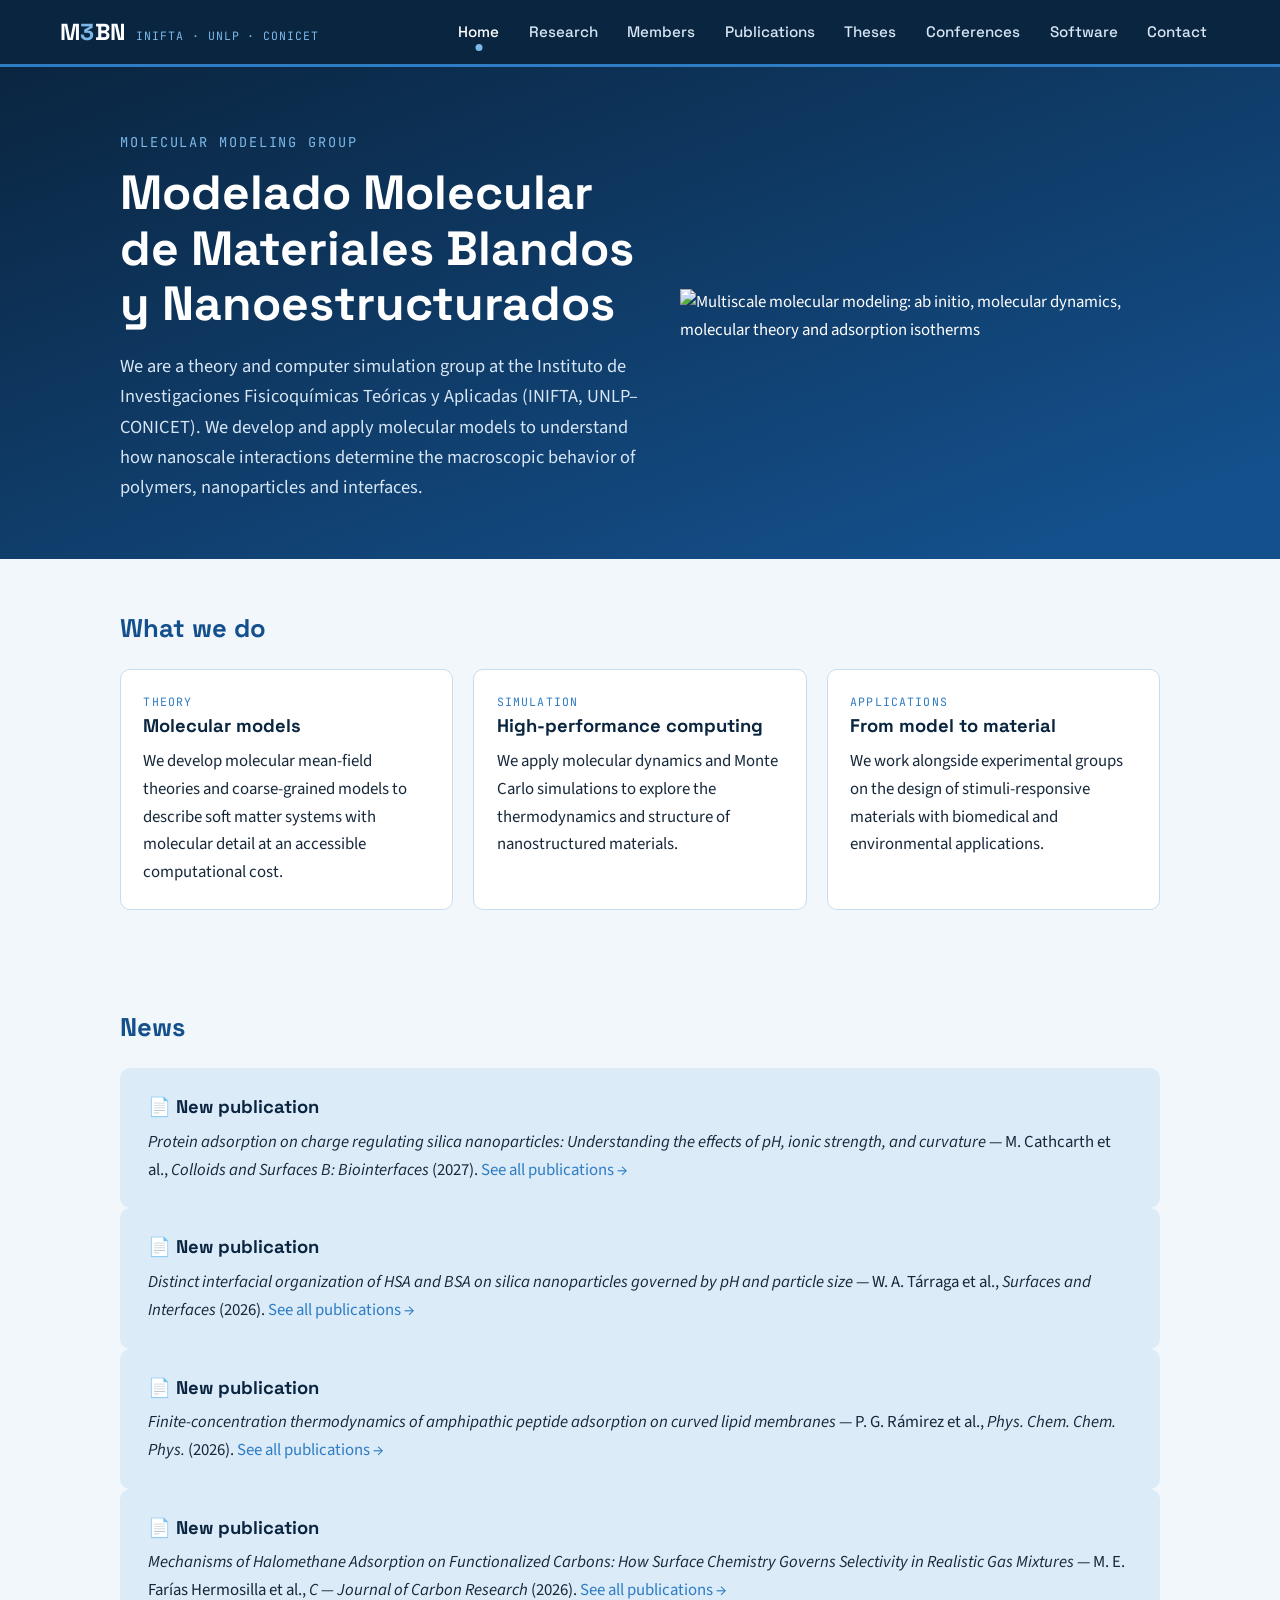
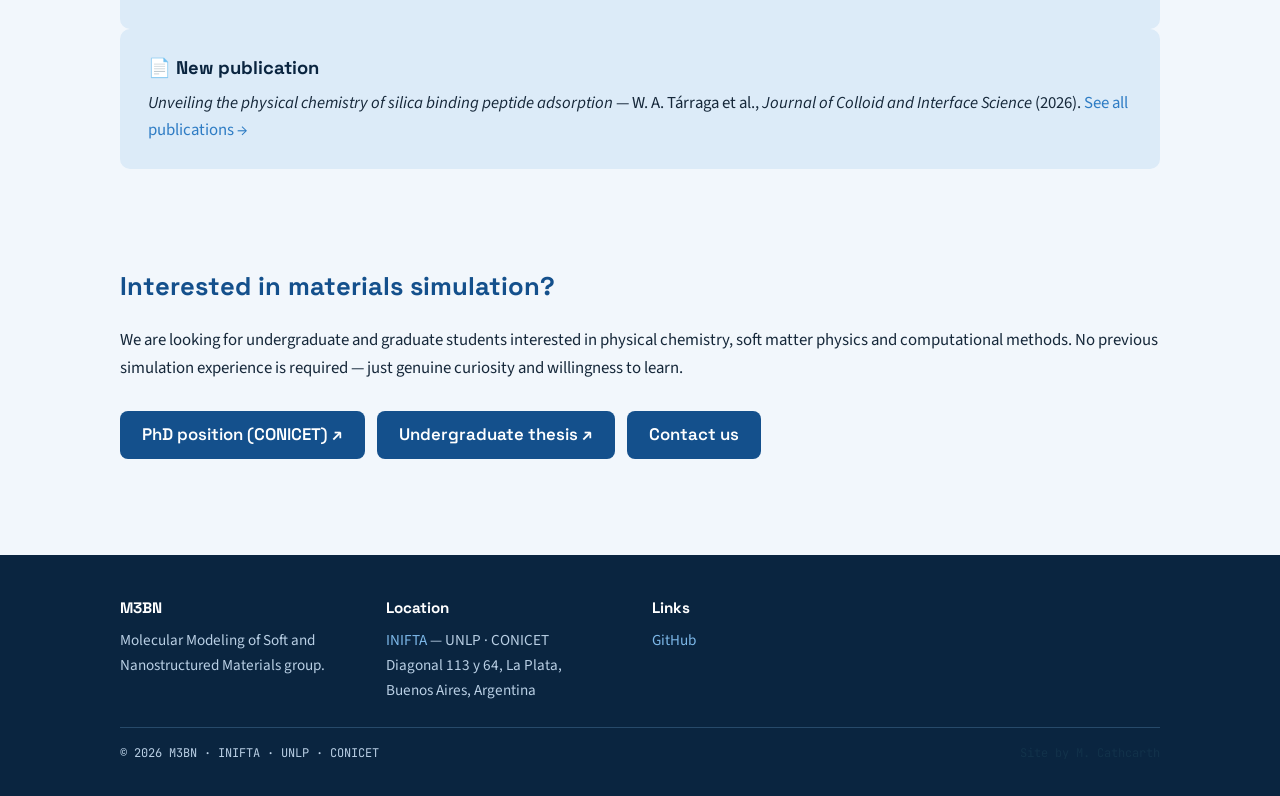
==== commit 69a84941: "Update index.html" ====
--- a/index.html
+++ b/index.html
@@ -90,16 +90,16 @@
       <div class="panel">
         <h3>📄 New publication</h3>
         <p>
-          <em>Distinct interfacial organization of HSA and BSA on silica nanoparticles governed by pH and particle size</em>
-          — W. A. Tárraga et al., <em>Surfaces and Interfaces</em> (2026).
+          <em>Protein adsorption on charge regulating silica nanoparticles: Understanding the effects of pH, ionic strength, and curvature</em>
+          — M. Cathcarth et al., <em>Colloids and Surfaces B: Biointerfaces</em> (2027).
           <a href="publications.html">See all publications →</a>
         </p>
       </div>
       <div class="panel">
         <h3>📄 New publication</h3>
         <p>
-          <em>Protein adsorption on charge regulating silica nanoparticles: Understanding the effects of pH, ionic strength, and curvature</em>
-          — M. Cathcarth et al., <em>Colloids and Surfaces B: Biointerfaces</em> (2026).
+          <em>Distinct interfacial organization of HSA and BSA on silica nanoparticles governed by pH and particle size</em>
+          — W. A. Tárraga et al., <em>Surfaces and Interfaces</em> (2026).
           <a href="publications.html">See all publications →</a>
         </p>
       </div>
